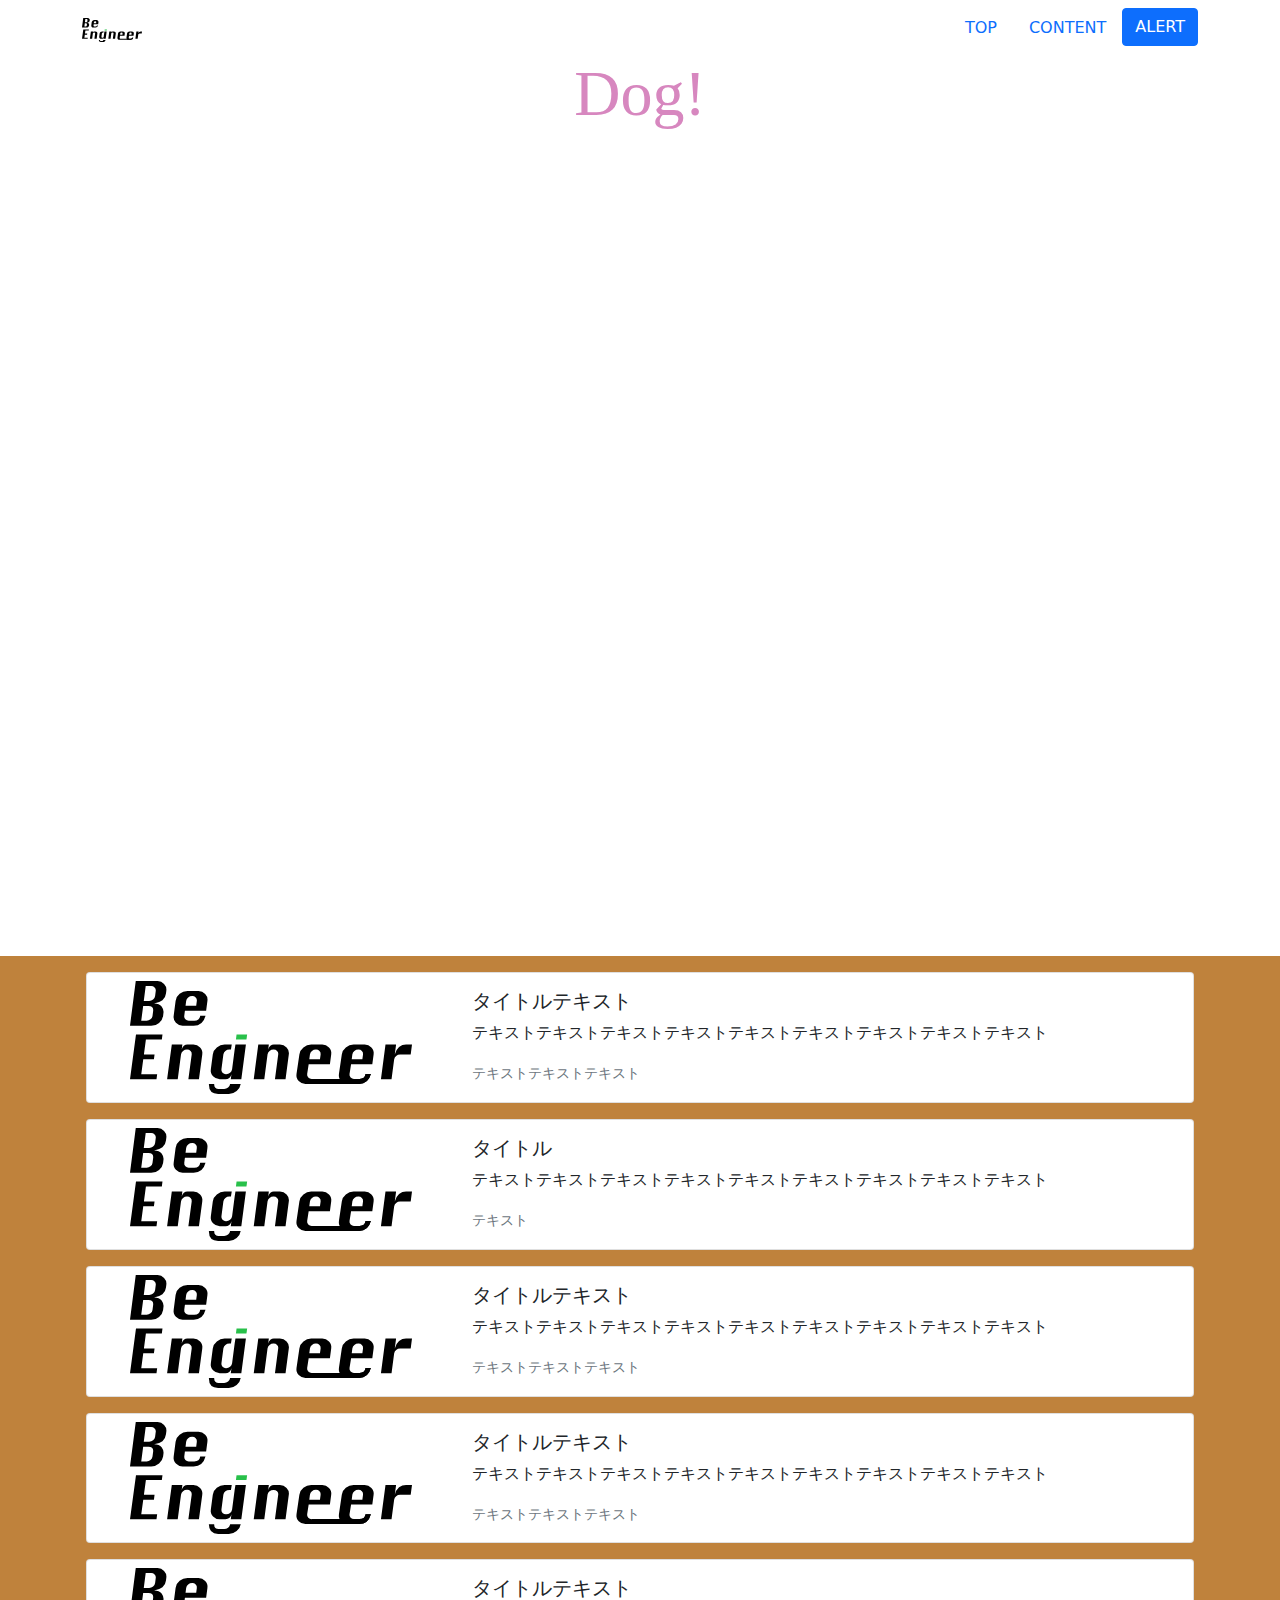
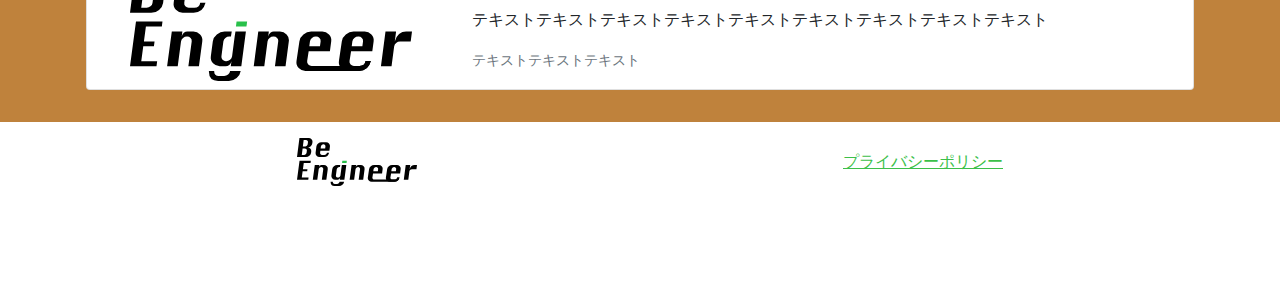
==== public/index.html @ bdf724e9 "0209renew" ====
<!DOCTYPE html>
<html lang="ja">
<head>
    <meta charset="UTF-8">
    <meta http-equiv="X-UA-Compatible" content="IE=edge">
    <meta name="viewport" content="width=device-width, initial-scale=1.0">
    <link rel="stylesheet" href="./libs/bootstrap.css">
    <link rel="stylesheet" href="./css/style.css">
    <link rel="stylesheet"href="https://unpkg.com/swiper@8/swiper-bundle.min.css"/>
    <title>BeEngineer 説明・体験会</title>
</head>
<body>
    <header>
        <div class="container">
            <nav class="navbar navbar-light">
                <a class="navbar-brand" href="#">
                <img class="logo" src="images/logo.svg" alt=""  height="24">
                </a>
                <ul class="nav justify-content-end">
                    <li class="nav-item">
                    <a class="nav-link" href="#TOP">TOP</a>
                    </li>
                    <li class="nav-item">
                    <a class="nav-link" href="#CONTENT">CONTENT</a>
                    </li>
                    <li class="nav-item">
                    <button id="alert-btn" type="button" class="btn btn-primary">ALERT</button>
                    </li>   
                </ul>
            </nav>
        </div>
    </header>
    <section class="top-section" id="TOP">
        <div class="top-content">
            <div class="container">
                <div class="row">
                    <div class="col-12">
                        <h1 id="title">Dog!
                        </h1>
                    </div>
                </div>
            </div>
        </div>
    </section>
    <section class="content-section" id="CONTENT">
        <div class="container">
            <div class="row">
                <div class="col-12 col-md-12 col-sm-12">
                    <div class="card mb-3">
                        <div class="row g-0">
                          <div class="col-md-4" style="display: flex; align-items:center; justify-content: center; padding:0.5rem;">
                            <img src="./images/logo.svg" alt="" width="80%">
                          </div>
                          <div class="col-md-8">
                            <div class="card-body">
                              <h5 class="card-title">タイトルテキスト</h5>
                              <p class="card-text">テキストテキストテキストテキストテキストテキストテキストテキストテキスト</p>
                              <p class="card-text"><small class="text-muted">テキストテキストテキスト</small></p>
                            </div>
                          </div>
                        </div>
                      </div>
                </div>
                <div class="col-12 col-md-12 col-sm-12">
                    <div class="card mb-3">
                        <div class="row g-0">
                          <div class="col-md-4" style="display: flex; align-items:center; justify-content: center; padding:0.5rem;">
                            <img src="./images/logo.svg" alt="" width="80%">
                          </div>
                          <div class="col-md-8">
                            <div class="card-body">
                              <h5 class="card-title">タイトル</h5>
                              <p class="card-text">テキストテキストテキストテキストテキストテキストテキストテキストテキスト</p>
                              <p class="card-text"><small class="text-muted">テキスト</small></p>
                            </div>
                          </div>
                        </div>
                      </div>
                </div>
                <div class="col-12 col-md-12 col-sm-12">
                    <div class="card mb-3">
                        <div class="row g-0">
                          <div class="col-md-4" style="display: flex; align-items:center; justify-content: center; padding:0.5rem;">
                            <img src="./images/logo.svg" alt="" width="80%">
                          </div>
                          <div class="col-md-8">
                            <div class="card-body">
                              <h5 class="card-title">タイトルテキスト</h5>
                              <p class="card-text">テキストテキストテキストテキストテキストテキストテキストテキストテキスト</p>
                              <p class="card-text"><small class="text-muted">テキストテキストテキスト</small></p>
                            </div>
                          </div>
                        </div>
                      </div>
                </div>
                <div class="col-12 col-md-12  col-sm-12">
                    <div class="card mb-3">
                        <div class="row g-0">
                          <div class="col-md-4" style="display: flex; align-items:center; justify-content: center; padding:0.5rem;">
                            <img src="./images/logo.svg" alt="" width="80%">
                          </div>
                          <div class="col-md-8">
                            <div class="card-body">
                              <h5 class="card-title">タイトルテキスト</h5>
                              <p class="card-text">テキストテキストテキストテキストテキストテキストテキストテキストテキスト</p>
                              <p class="card-text"><small class="text-muted">テキストテキストテキスト</small></p>
                            </div>
                          </div>
                        </div>
                      </div>
                </div>
                <div class="col-12 col-md-12 col-sm-12">
                    <div class="card mb-3">
                        <div class="row g-0">
                          <div class="col-md-4" style="display: flex; align-items:center; justify-content: center; padding:0.5rem;">
                            <img src="./images/logo.svg" alt="" width="80%">
                          </div>
                          <div class="col-md-8">
                            <div class="card-body">
                              <h5 class="card-title">タイトルテキスト</h5>
                              <p class="card-text">テキストテキストテキストテキストテキストテキストテキストテキストテキスト</p>
                              <p class="card-text"><small class="text-muted">テキストテキストテキスト</small></p>
                            </div>
                          </div>
                        </div>
                      </div>
                </div>
            </div>
        </div>
    </section>
    <footer class="my-footer">
        <div class="container">
            <div class="row footer-row">
                <div class="col-6" style="display: flex; align-items:center; justify-content: center;">
                    <div>
                        <a href="#">
                            <img src="./images/logo.svg" alt="" height="48">
                        </a>
                    </div>
                </div>
                <div class="col-6" style="display: flex; align-items:center; justify-content: center;">
                    <u><a class="privacy-policy-link">プライバシーポリシー</a></u>
                </div>
            </div>
        </div>
    </footer>
    <!-- <script src="https://unpkg.com/swiper@8/swiper-bundle.min.js"></script> -->
    <script src="./libs/bootstrap.js"></script>
    <script src="./js/main.js"></script>
</body>
</html>
---- public/css/style.css ----
.navbar{
    background-color:white;
}

.top-section { 
    height: 100vh;
    width: 100vw;
    background-image: url(https://www.ana.co.jp/www2/travelandlife/article/id001001/001855/images/main_pc.jpg);
    /* display: inline; */
    font-size: 4em;
    font-weight: bold;
    font-family: "游明朝体", "Yu Mincho", YuMincho, serif;
    color: rgb(215, 135, 191);
    text-align: center;
}
#title {
    font-size: 1em;
}
.content-section { 
    background-color: #bf823c;
}

.content-section .container { 
    padding: 1rem;
}

.my-footer{
    height: 20vh;
    background-color: white;
}

.my-footer .container { 
    padding: 1rem;
}

.footer-row{
    height: 100%;
}

.privacy-policy-link{
    color: #3cbf49;
}
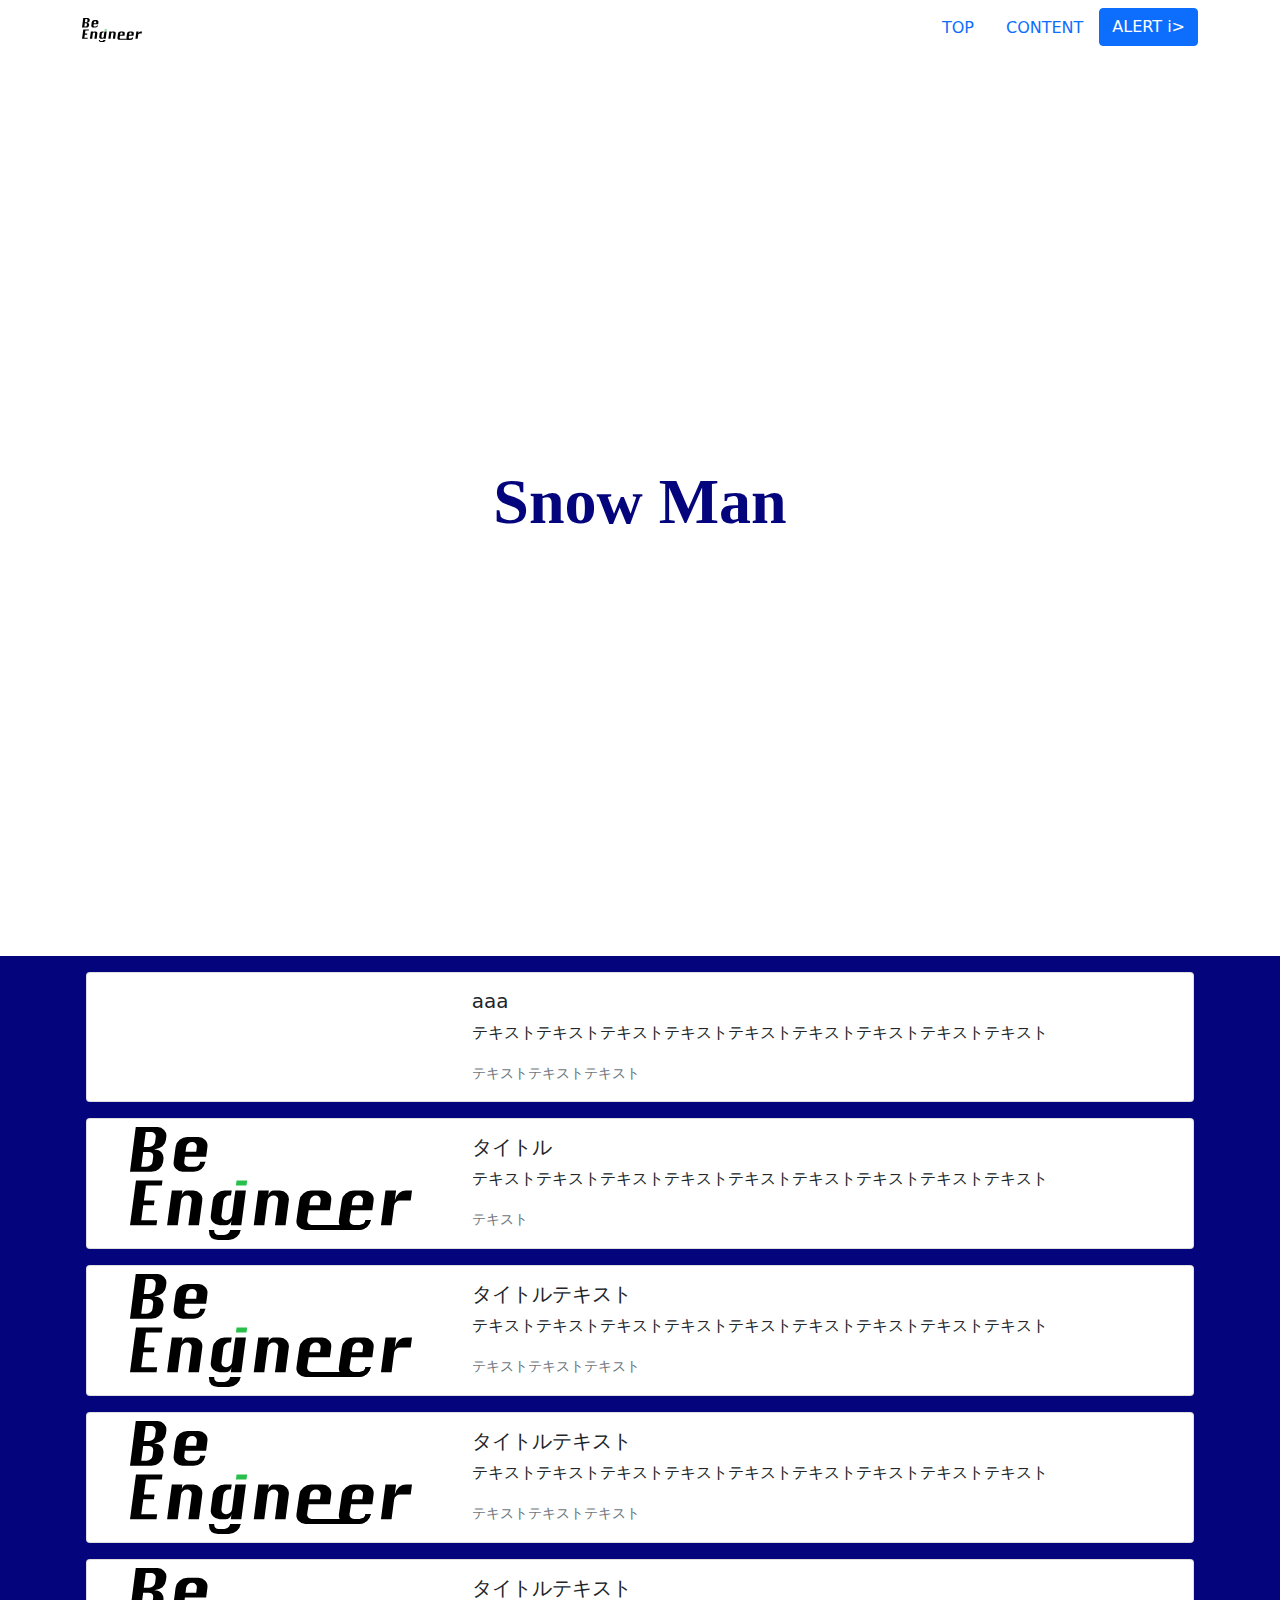
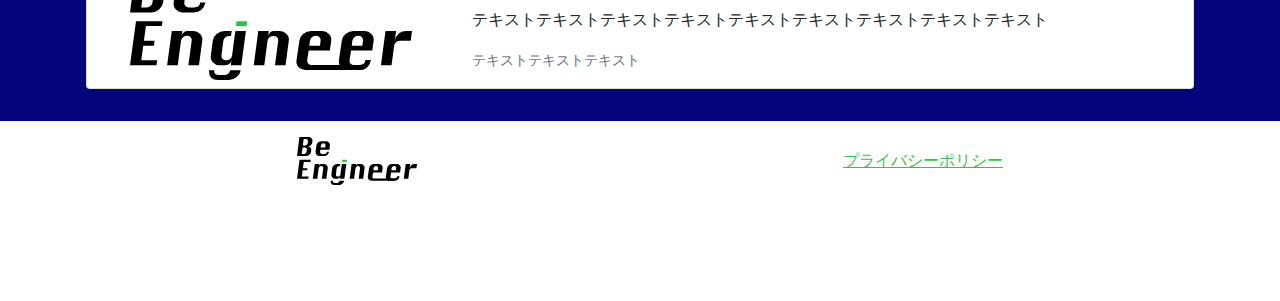
==== commit 980aa5e0: "0209renew" ====
--- a/public/index.html
+++ b/public/index.html
@@ -24,8 +24,8 @@
                     <a class="nav-link" href="#CONTENT">CONTENT</a>
                     </li>
                     <li class="nav-item">
-                    <button id="alert-btn" type="button" class="btn btn-primary">ALERT</button>
-                    </li>   
+                    <b</lutton id="alert-btn" type="button" class="btn btn-primary">ALERT</button>
+                    i>   
                 </ul>
             </nav>
         </div>
@@ -35,7 +35,7 @@
             <div class="container">
                 <div class="row">
                     <div class="col-12">
-                        <h1 id="title">Dog!
+                        <h1 id="title">Snow Man
                         </h1>
                     </div>
                 </div>
@@ -49,11 +49,11 @@
                     <div class="card mb-3">
                         <div class="row g-0">
                           <div class="col-md-4" style="display: flex; align-items:center; justify-content: center; padding:0.5rem;">
-                            <img src="./images/logo.svg" alt="" width="80%">
+                            <img src="https://pics.prcm.jp/2b0e78f44c986/85249851/jpeg/85249851_207x291.jpeg" alt="" width="80%">
                           </div>
                           <div class="col-md-8">
                             <div class="card-body">
-                              <h5 class="card-title">タイトルテキスト</h5>
+                              <h5 class="card-title">aaa</h5>
                               <p class="card-text">テキストテキストテキストテキストテキストテキストテキストテキストテキスト</p>
                               <p class="card-text"><small class="text-muted">テキストテキストテキスト</small></p>
                             </div>
--- a/public/css/style.css
+++ b/public/css/style.css
@@ -5,19 +5,30 @@
 .top-section { 
     height: 100vh;
     width: 100vw;
-    background-image: url(https://www.ana.co.jp/www2/travelandlife/article/id001001/001855/images/main_pc.jpg);
+    background-image: url(https://i.pinimg.com/originals/2b/88/ef/2b88ef2d0ce745303a67db010f0c369d.jpg);
+    background-size: cover;
+}
+
+
+.top-content{
+    display: flex;
+    height: 100%;
+    width: 100%;
+    justify-items: center;
+    align-items: center;
+}
+
+.top-content h1 {
     /* display: inline; */
     font-size: 4em;
     font-weight: bold;
-    font-family: "游明朝体", "Yu Mincho", YuMincho, serif;
-    color: rgb(215, 135, 191);
+    font-family: "MS Pゴシック体", "Yu Mincho", YuMincho, serif;
+    color: rgb(4, 4, 125);
     text-align: center;
 }
-#title {
-    font-size: 1em;
-}
+
 .content-section { 
-    background-color: #bf823c;
+    background-color: rgb(4, 4, 125);
 }
 
 .content-section .container { 
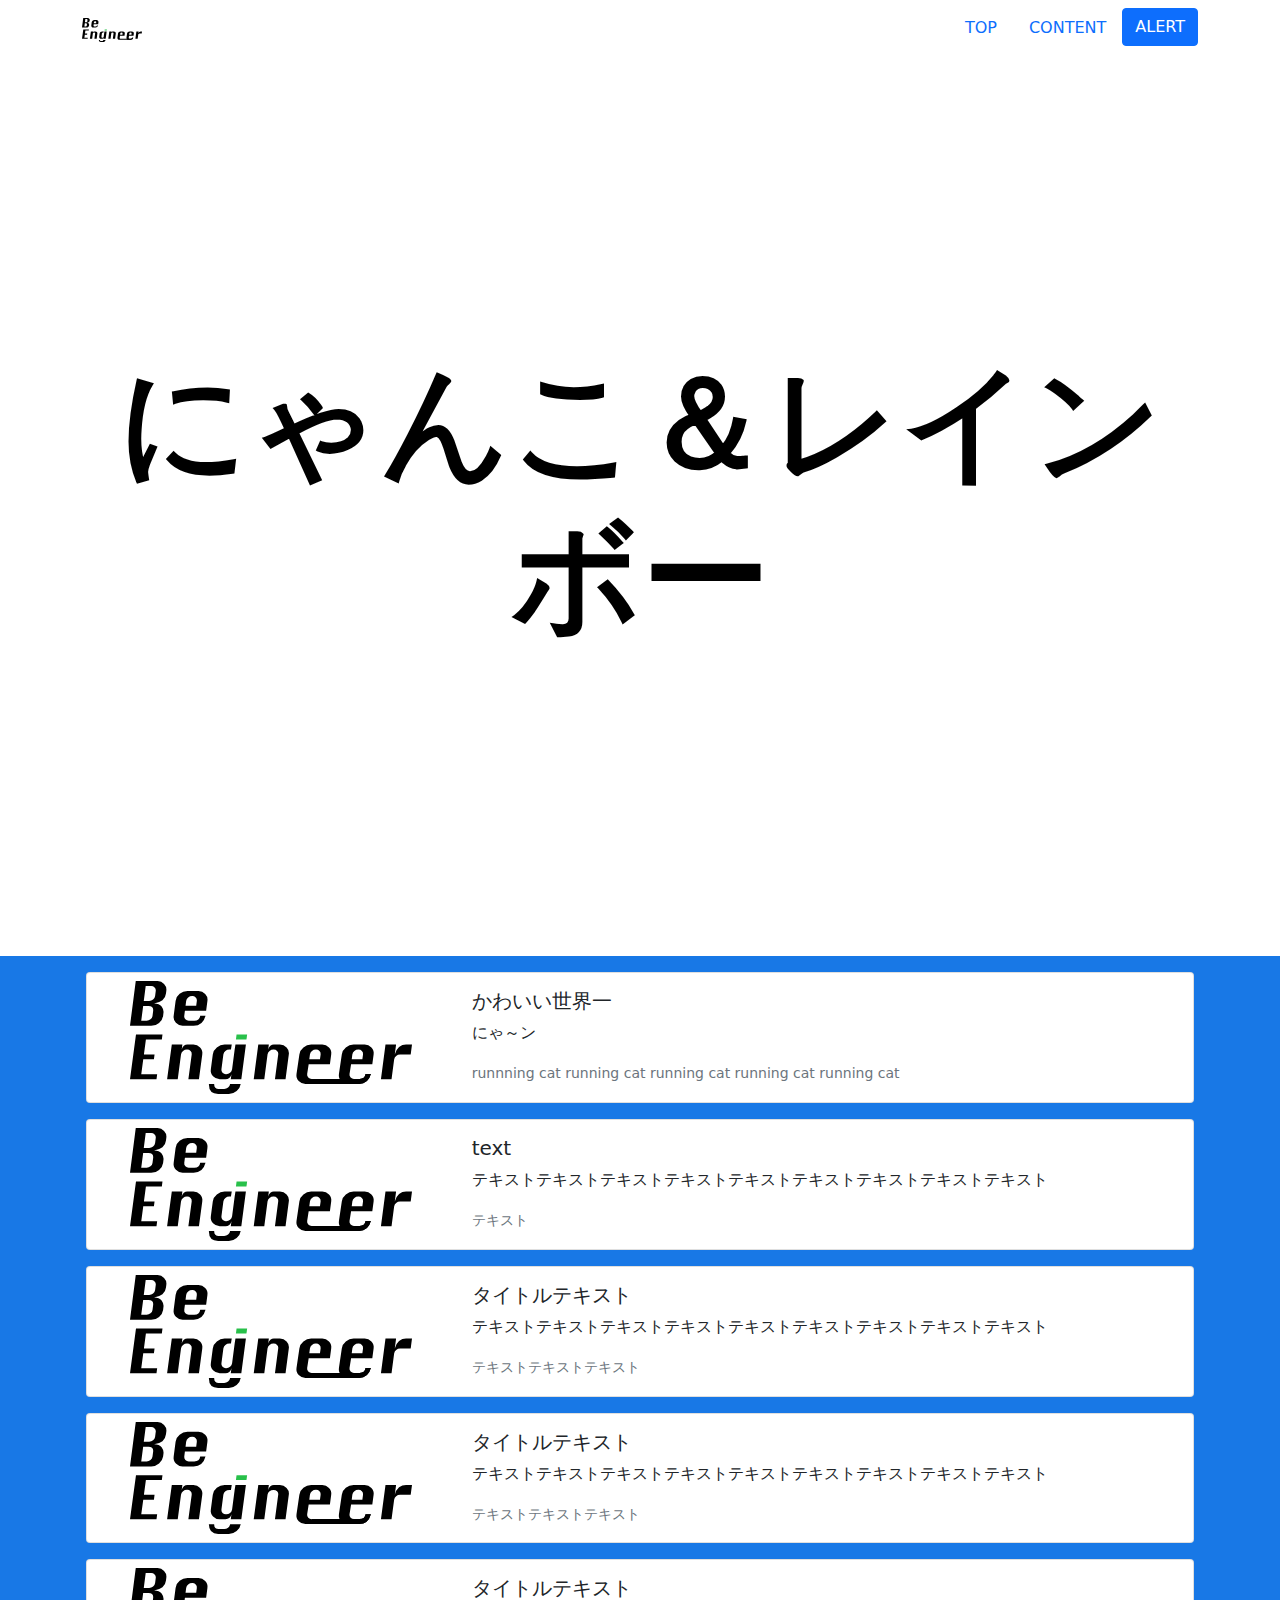
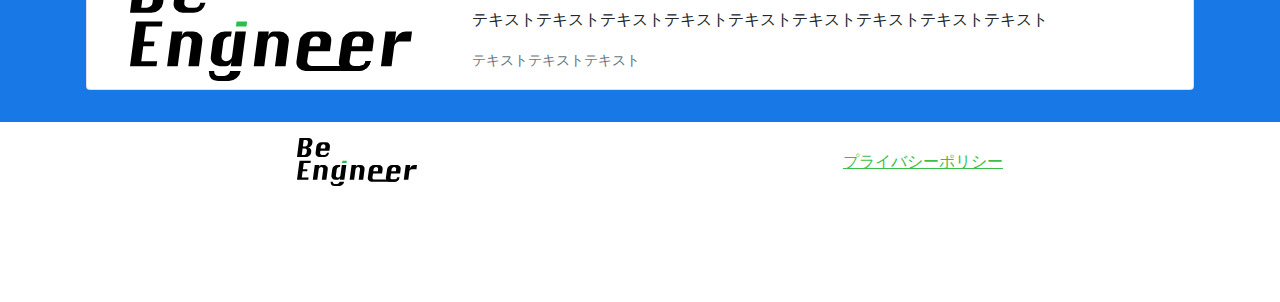
==== commit aa3a85ca: "0209renew" ====
--- a/public/index.html
+++ b/public/index.html
@@ -24,8 +24,8 @@
                     <a class="nav-link" href="#CONTENT">CONTENT</a>
                     </li>
                     <li class="nav-item">
-                    <b</lutton id="alert-btn" type="button" class="btn btn-primary">ALERT</button>
-                    i>   
+                    <button id="alert-btn" type="button" class="btn btn-primary">ALERT</button>
+                    </li>   
                 </ul>
             </nav>
         </div>
@@ -35,8 +35,7 @@
             <div class="container">
                 <div class="row">
                     <div class="col-12">
-                        <h1 id="title">Snow Man
-                        </h1>
+                        <h1 id="title">にゃんこ＆レインボー</div></h1>
                     </div>
                 </div>
             </div>
@@ -49,13 +48,13 @@
                     <div class="card mb-3">
                         <div class="row g-0">
                           <div class="col-md-4" style="display: flex; align-items:center; justify-content: center; padding:0.5rem;">
-                            <img src="https://pics.prcm.jp/2b0e78f44c986/85249851/jpeg/85249851_207x291.jpeg" alt="" width="80%">
+                            <img src="./images/logo.svg" alt="" width="80%">
                           </div>
                           <div class="col-md-8">
                             <div class="card-body">
-                              <h5 class="card-title">aaa</h5>
-                              <p class="card-text">テキストテキストテキストテキストテキストテキストテキストテキストテキスト</p>
-                              <p class="card-text"><small class="text-muted">テキストテキストテキスト</small></p>
+                              <h5 class="card-title">かわいい世界一</h5>
+                              <p class="card-text">にゃ～ン</p>
+                              <p class="card-text"><small class="text-muted">runnning cat running cat running cat running cat running cat</small></p>
                             </div>
                           </div>
                         </div>
@@ -69,7 +68,7 @@
                           </div>
                           <div class="col-md-8">
                             <div class="card-body">
-                              <h5 class="card-title">タイトル</h5>
+                              <h5 class="card-title">text</h5>
                               <p class="card-text">テキストテキストテキストテキストテキストテキストテキストテキストテキスト</p>
                               <p class="card-text"><small class="text-muted">テキスト</small></p>
                             </div>
--- a/public/css/style.css
+++ b/public/css/style.css
@@ -5,7 +5,8 @@
 .top-section { 
     height: 100vh;
     width: 100vw;
-    background-image: url(https://i.pinimg.com/originals/2b/88/ef/2b88ef2d0ce745303a67db010f0c369d.jpg);
+    /*background-image: url(https://www.pokemon.co.jp/PostImages/1b1bcb9307fde276e106905204db1d268c905b87.jpg);*/
+    background-image: url(https://openseauserdata.com/files/3805e2bdebd454303a75db6afbb8f057.gif);
     background-size: cover;
 }
 
@@ -20,15 +21,15 @@
 
 .top-content h1 {
     /* display: inline; */
-    font-size: 4em;
+    font-size: 8em;
     font-weight: bold;
-    font-family: "MS Pゴシック体", "Yu Mincho", YuMincho, serif;
-    color: rgb(4, 4, 125);
+    font-family: "游明朝体", "Yu Mincho", YuMincho, serif;
+    color: rgb(0, 0, 0);
     text-align: center;
 }
 
 .content-section { 
-    background-color: rgb(4, 4, 125);
+    background-color: #1878e6;
 }
 
 .content-section .container { 
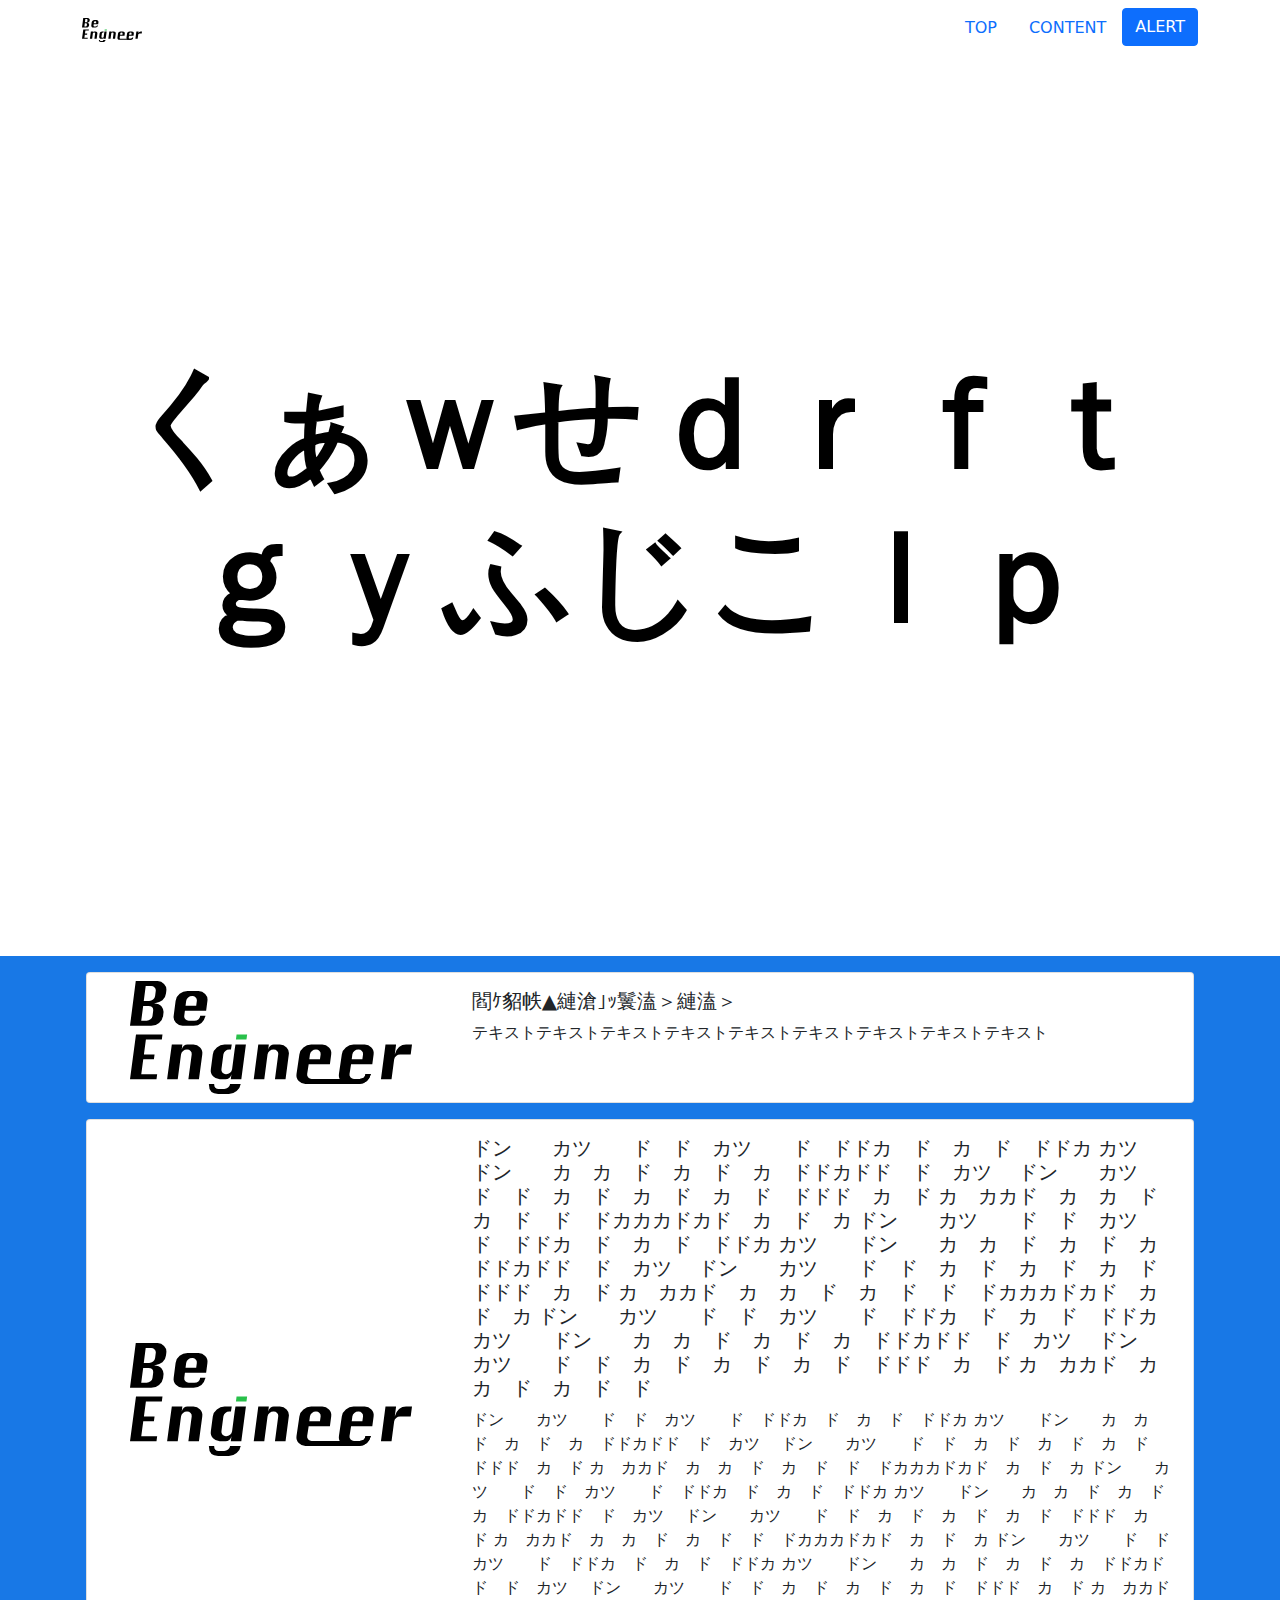
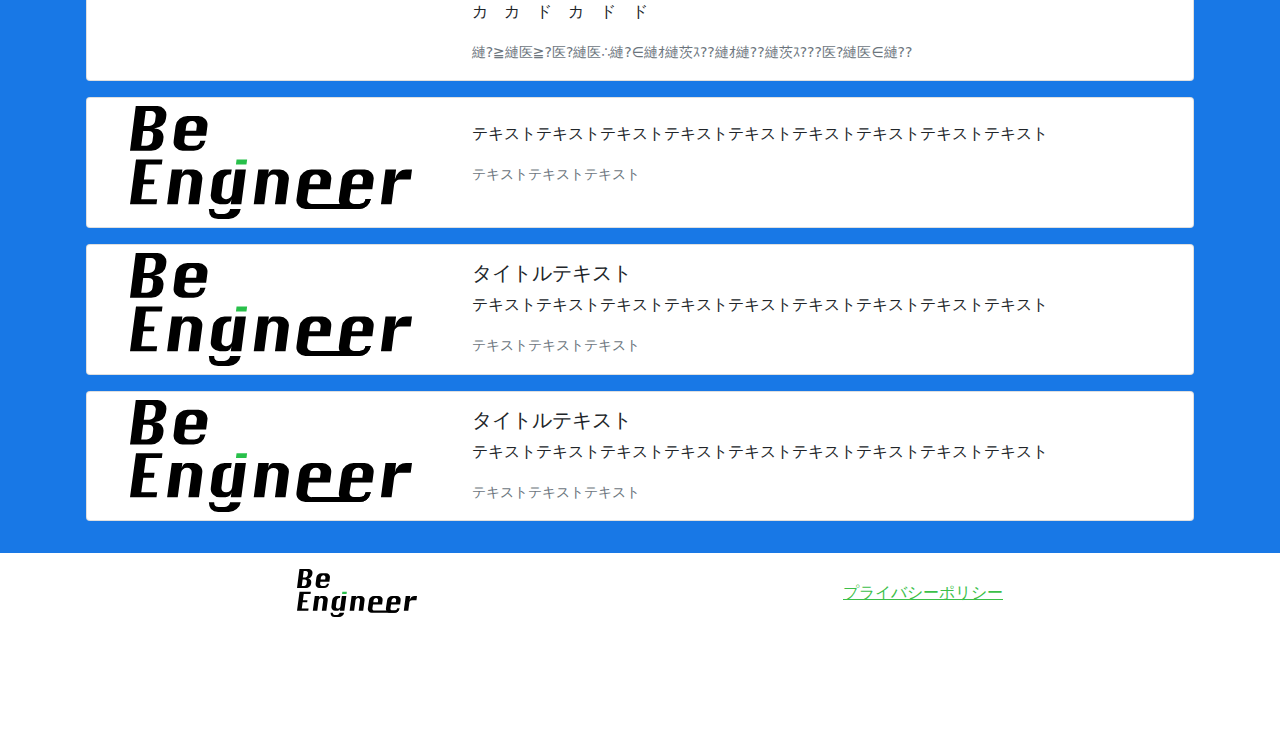
==== commit 8f9cca1d: "0209renew" ====
--- a/public/index.html
+++ b/public/index.html
@@ -35,7 +35,10 @@
             <div class="container">
                 <div class="row">
                     <div class="col-12">
-                        <h1 id="title">にゃんこ＆レインボー</div></h1>
+                        <h1 id="title">くぁｗせｄｒｆｔｇｙふじこｌｐ
+                      
+        
+                        </h1>
                     </div>
                 </div>
             </div>
@@ -52,9 +55,10 @@
                           </div>
                           <div class="col-md-8">
                             <div class="card-body">
-                              <h5 class="card-title">かわいい世界一</h5>
-                              <p class="card-text">にゃ～ン</p>
-                              <p class="card-text"><small class="text-muted">runnning cat running cat running cat running cat running cat</small></p>
+                              <h5 class="card-title">閻ｹ貂帙▲縺滄｣ｯ鬟溘＞縺溘＞
+                              </h5>
+                              <p class="card-text">テキストテキストテキストテキストテキストテキストテキストテキストテキスト</p>
+                              <p class="card-text"><small class="text-muted"></small></p>
                             </div>
                           </div>
                         </div>
@@ -68,9 +72,54 @@
                           </div>
                           <div class="col-md-8">
                             <div class="card-body">
-                              <h5 class="card-title">text</h5>
-                              <p class="card-text">テキストテキストテキストテキストテキストテキストテキストテキストテキスト</p>
-                              <p class="card-text"><small class="text-muted">テキスト</small></p>
+                              <h5 class="card-title">ドン　　カツ　　ド　ド　カツ　　ド　ドドカ　ド　カ　ド　ドドカ
+
+                                カツ　　ドン　　カ　カ　ド　カ　ド　カ　ドドカドド　ド　カツ　
+                                
+                                ドン　　カツ　　ド　ド　カ　ド　カ　ド　カ　ド　ドドド　カ　ド
+                                
+                                カ　カカド　カ　カ　ド　カ　ド　ド　ドカカカドカド　カ　ド　カ
+                                
+                                ドン　　カツ　　ド　ド　カツ　　ド　ドドカ　ド　カ　ド　ドドカ
+                                
+                                カツ　　ドン　　カ　カ　ド　カ　ド　カ　ドドカドド　ド　カツ　
+                                
+                                ドン　　カツ　　ド　ド　カ　ド　カ　ド　カ　ド　ドドド　カ　ド
+                                
+                                カ　カカド　カ　カ　ド　カ　ド　ド　ドカカカドカド　カ　ド　カ
+                                
+                                ドン　　カツ　　ド　ド　カツ　　ド　ドドカ　ド　カ　ド　ドドカ
+                                
+                                カツ　　ドン　　カ　カ　ド　カ　ド　カ　ドドカドド　ド　カツ　
+                                
+                                ドン　　カツ　　ド　ド　カ　ド　カ　ド　カ　ド　ドドド　カ　ド
+                                
+                                カ　カカド　カ　カ　ド　カ　ド　ド　</h5>
+                              <p class="card-text">ドン　　カツ　　ド　ド　カツ　　ド　ドドカ　ド　カ　ド　ドドカ
+
+                                カツ　　ドン　　カ　カ　ド　カ　ド　カ　ドドカドド　ド　カツ　
+                                
+                                ドン　　カツ　　ド　ド　カ　ド　カ　ド　カ　ド　ドドド　カ　ド
+                                
+                                カ　カカド　カ　カ　ド　カ　ド　ド　ドカカカドカド　カ　ド　カ
+                                
+                                ドン　　カツ　　ド　ド　カツ　　ド　ドドカ　ド　カ　ド　ドドカ
+                                
+                                カツ　　ドン　　カ　カ　ド　カ　ド　カ　ドドカドド　ド　カツ　
+                                
+                                ドン　　カツ　　ド　ド　カ　ド　カ　ド　カ　ド　ドドド　カ　ド
+                                
+                                カ　カカド　カ　カ　ド　カ　ド　ド　ドカカカドカド　カ　ド　カ
+                                
+                                ドン　　カツ　　ド　ド　カツ　　ド　ドドカ　ド　カ　ド　ドドカ
+                                
+                                カツ　　ドン　　カ　カ　ド　カ　ド　カ　ドドカドド　ド　カツ　
+                                
+                                ドン　　カツ　　ド　ド　カ　ド　カ　ド　カ　ド　ドドド　カ　ド
+                                
+                                カ　カカド　カ　カ　ド　カ　ド　ド　
+                              </p>
+                              <p class="card-text"><small class="text-muted">縺?≧縺医≧?医?縺医∴縺?∈縺ｵ縺茨ｽ??縺ｵ縺??縺茨ｽ???医?縺医∈縺??</small></p>
                             </div>
                           </div>
                         </div>
@@ -84,7 +133,7 @@
                           </div>
                           <div class="col-md-8">
                             <div class="card-body">
-                              <h5 class="card-title">タイトルテキスト</h5>
+                              <h5 class="card-title"></h5>
                               <p class="card-text">テキストテキストテキストテキストテキストテキストテキストテキストテキスト</p>
                               <p class="card-text"><small class="text-muted">テキストテキストテキスト</small></p>
                             </div>
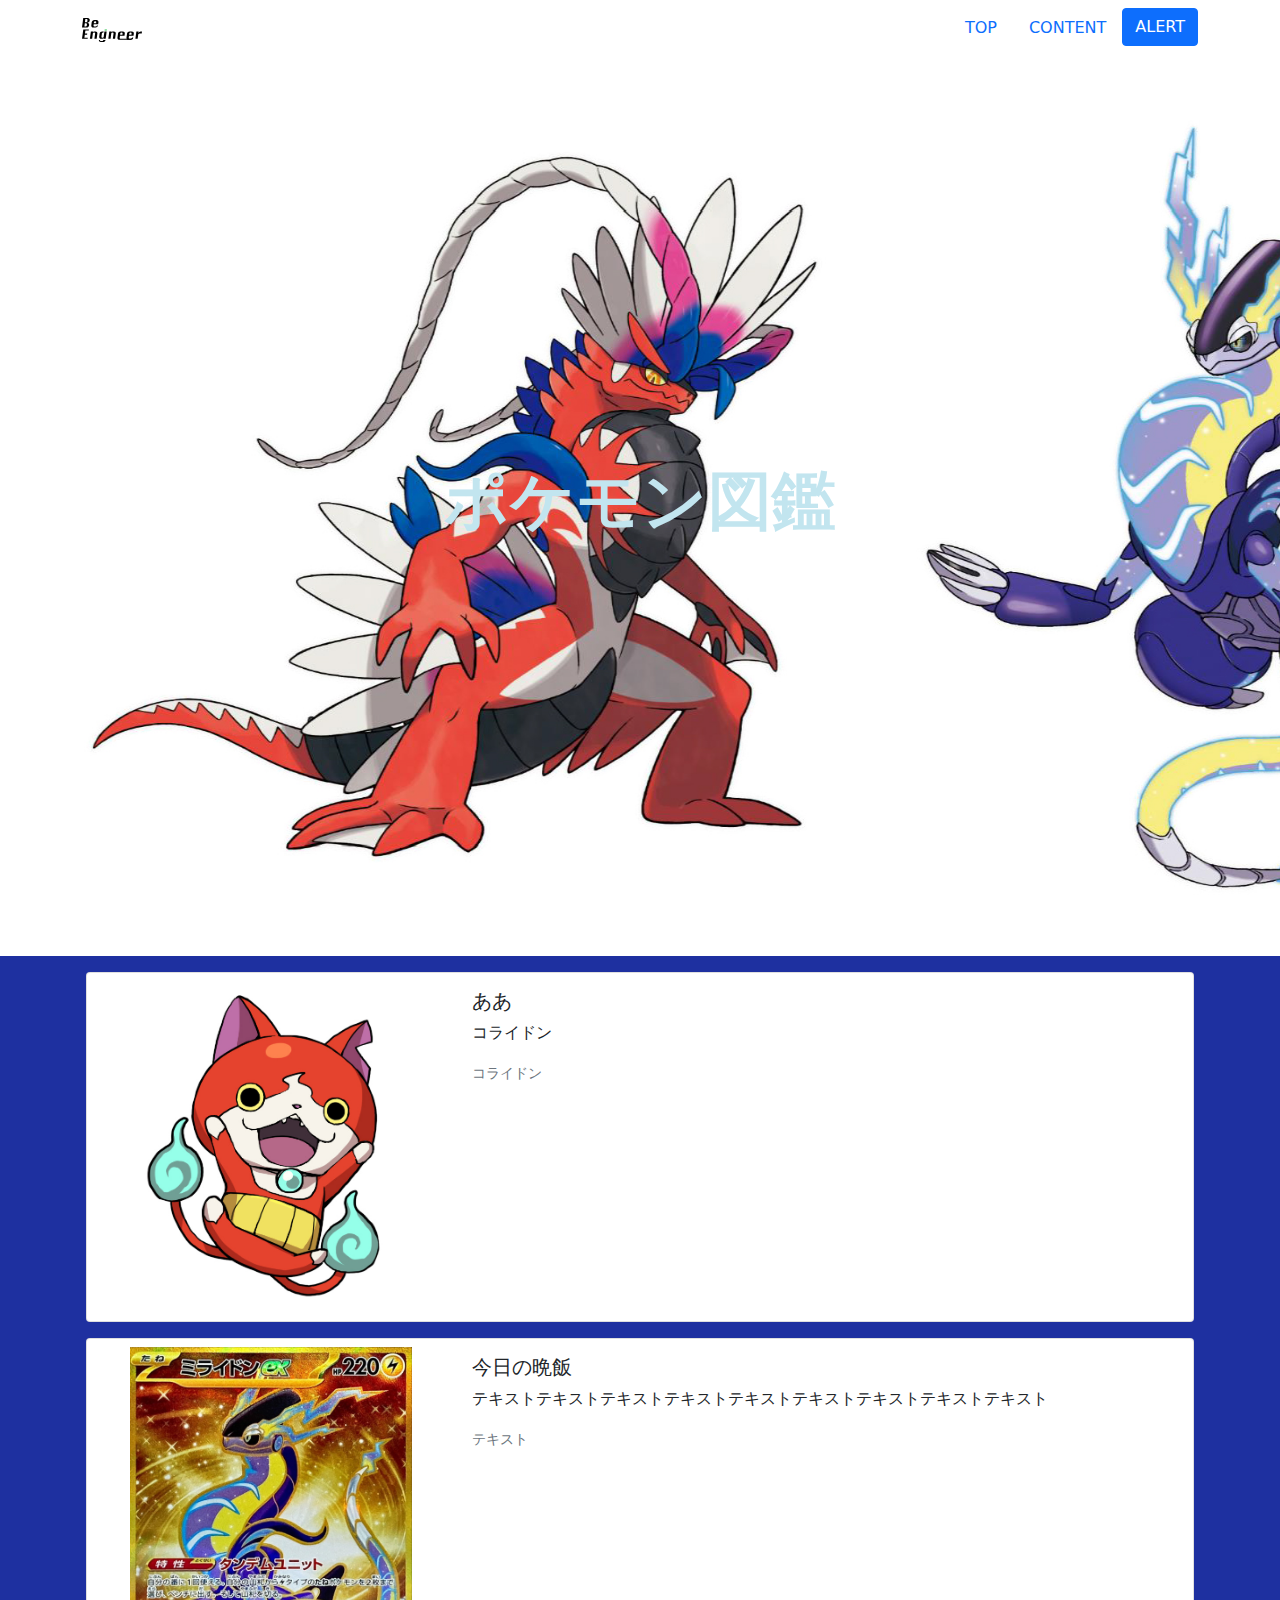
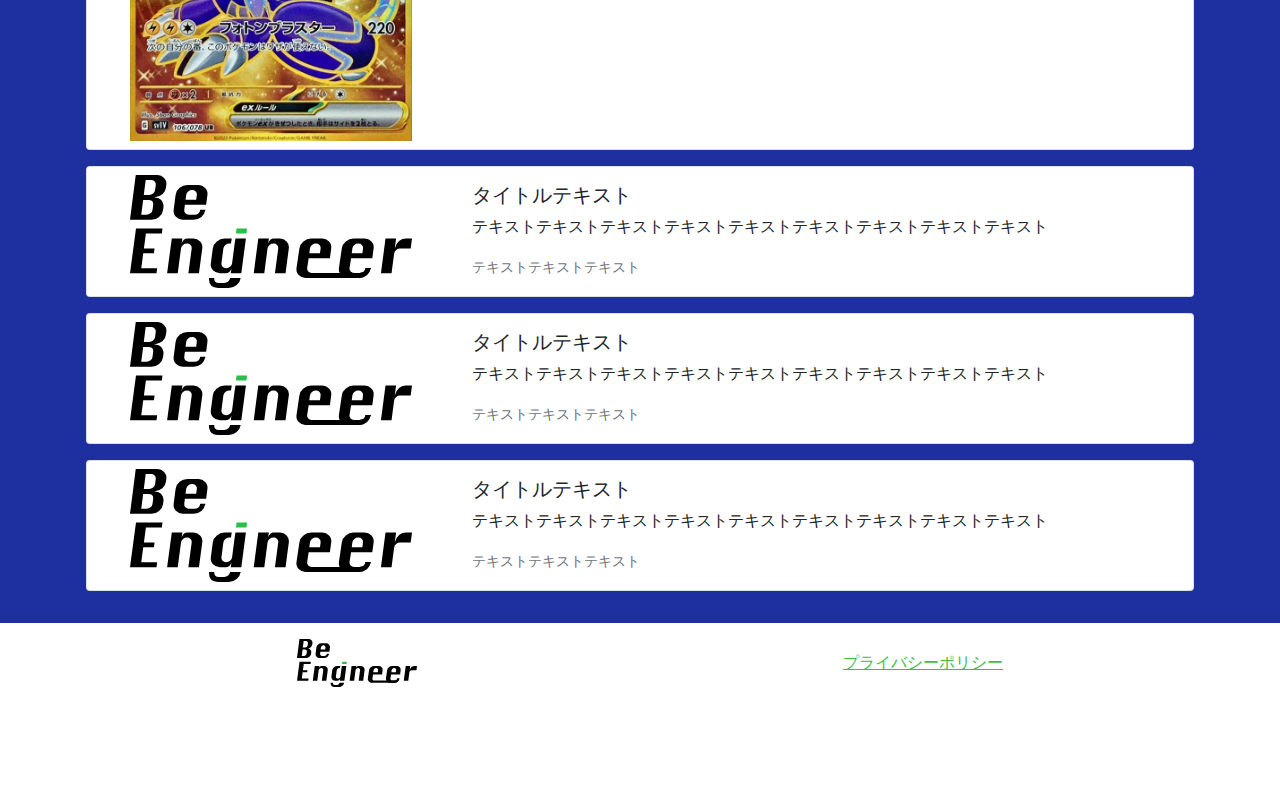
==== commit cdbf74d1: "0209renew" ====
--- a/public/index.html
+++ b/public/index.html
@@ -35,9 +35,8 @@
             <div class="container">
                 <div class="row">
                     <div class="col-12">
-                        <h1 id="title">くぁｗせｄｒｆｔｇｙふじこｌｐ
-                      
-        
+                        <h1 id="title">
+                          ポケモン図鑑
                         </h1>
                     </div>
                 </div>
@@ -51,14 +50,29 @@
                     <div class="card mb-3">
                         <div class="row g-0">
                           <div class="col-md-4" style="display: flex; align-items:center; justify-content: center; padding:0.5rem;">
-                            <img src="./images/logo.svg" alt="" width="80%">
+                            <img src="./images/ジバニャン.jpeg" alt="" width="80%">
                           </div>
                           <div class="col-md-8">
                             <div class="card-body">
-                              <h5 class="card-title">閻ｹ貂帙▲縺滄｣ｯ鬟溘＞縺溘＞
-                              </h5>
+                              <h5 class="card-title">ああ</h5>
+                              <p class="card-text">コライドン</p>
+                              <p class="card-text"><small class="text-muted">コライドン</small></p>
+                            </div>
+                          </div>
+                        </div>
+                      </div>
+                </div>
+                <div class="col-12 col-md-12 col-sm-12">
+                    <div class="card mb-3">
+                        <div class="row g-0">
+                          <div class="col-md-4" style="display: flex; align-items:center; justify-content: center; padding:0.5rem;">
+                            <img src="./images/ポケモンカード.jpeg" alt="" width="80%">
+                          </div>
+                          <div class="col-md-8">
+                            <div class="card-body">
+                              <h5 class="card-title">今日の晩飯</h5>
                               <p class="card-text">テキストテキストテキストテキストテキストテキストテキストテキストテキスト</p>
-                              <p class="card-text"><small class="text-muted"></small></p>
+                              <p class="card-text"><small class="text-muted">テキスト</small></p>
                             </div>
                           </div>
                         </div>
@@ -72,68 +86,7 @@
                           </div>
                           <div class="col-md-8">
                             <div class="card-body">
-                              <h5 class="card-title">ドン　　カツ　　ド　ド　カツ　　ド　ドドカ　ド　カ　ド　ドドカ
-
-                                カツ　　ドン　　カ　カ　ド　カ　ド　カ　ドドカドド　ド　カツ　
-                                
-                                ドン　　カツ　　ド　ド　カ　ド　カ　ド　カ　ド　ドドド　カ　ド
-                                
-                                カ　カカド　カ　カ　ド　カ　ド　ド　ドカカカドカド　カ　ド　カ
-                                
-                                ドン　　カツ　　ド　ド　カツ　　ド　ドドカ　ド　カ　ド　ドドカ
-                                
-                                カツ　　ドン　　カ　カ　ド　カ　ド　カ　ドドカドド　ド　カツ　
-                                
-                                ドン　　カツ　　ド　ド　カ　ド　カ　ド　カ　ド　ドドド　カ　ド
-                                
-                                カ　カカド　カ　カ　ド　カ　ド　ド　ドカカカドカド　カ　ド　カ
-                                
-                                ドン　　カツ　　ド　ド　カツ　　ド　ドドカ　ド　カ　ド　ドドカ
-                                
-                                カツ　　ドン　　カ　カ　ド　カ　ド　カ　ドドカドド　ド　カツ　
-                                
-                                ドン　　カツ　　ド　ド　カ　ド　カ　ド　カ　ド　ドドド　カ　ド
-                                
-                                カ　カカド　カ　カ　ド　カ　ド　ド　</h5>
-                              <p class="card-text">ドン　　カツ　　ド　ド　カツ　　ド　ドドカ　ド　カ　ド　ドドカ
-
-                                カツ　　ドン　　カ　カ　ド　カ　ド　カ　ドドカドド　ド　カツ　
-                                
-                                ドン　　カツ　　ド　ド　カ　ド　カ　ド　カ　ド　ドドド　カ　ド
-                                
-                                カ　カカド　カ　カ　ド　カ　ド　ド　ドカカカドカド　カ　ド　カ
-                                
-                                ドン　　カツ　　ド　ド　カツ　　ド　ドドカ　ド　カ　ド　ドドカ
-                                
-                                カツ　　ドン　　カ　カ　ド　カ　ド　カ　ドドカドド　ド　カツ　
-                                
-                                ドン　　カツ　　ド　ド　カ　ド　カ　ド　カ　ド　ドドド　カ　ド
-                                
-                                カ　カカド　カ　カ　ド　カ　ド　ド　ドカカカドカド　カ　ド　カ
-                                
-                                ドン　　カツ　　ド　ド　カツ　　ド　ドドカ　ド　カ　ド　ドドカ
-                                
-                                カツ　　ドン　　カ　カ　ド　カ　ド　カ　ドドカドド　ド　カツ　
-                                
-                                ドン　　カツ　　ド　ド　カ　ド　カ　ド　カ　ド　ドドド　カ　ド
-                                
-                                カ　カカド　カ　カ　ド　カ　ド　ド　
-                              </p>
-                              <p class="card-text"><small class="text-muted">縺?≧縺医≧?医?縺医∴縺?∈縺ｵ縺茨ｽ??縺ｵ縺??縺茨ｽ???医?縺医∈縺??</small></p>
-                            </div>
-                          </div>
-                        </div>
-                      </div>
-                </div>
-                <div class="col-12 col-md-12 col-sm-12">
-                    <div class="card mb-3">
-                        <div class="row g-0">
-                          <div class="col-md-4" style="display: flex; align-items:center; justify-content: center; padding:0.5rem;">
-                            <img src="./images/logo.svg" alt="" width="80%">
-                          </div>
-                          <div class="col-md-8">
-                            <div class="card-body">
-                              <h5 class="card-title"></h5>
+                              <h5 class="card-title">タイトルテキスト</h5>
                               <p class="card-text">テキストテキストテキストテキストテキストテキストテキストテキストテキスト</p>
                               <p class="card-text"><small class="text-muted">テキストテキストテキスト</small></p>
                             </div>
--- a/public/css/style.css
+++ b/public/css/style.css
@@ -5,8 +5,7 @@
 .top-section { 
     height: 100vh;
     width: 100vw;
-    /*background-image: url(https://www.pokemon.co.jp/PostImages/1b1bcb9307fde276e106905204db1d268c905b87.jpg);*/
-    background-image: url(https://openseauserdata.com/files/3805e2bdebd454303a75db6afbb8f057.gif);
+    background-image: url(../images/Pokémon.jpeg);
     background-size: cover;
 }
 
@@ -21,15 +20,15 @@
 
 .top-content h1 {
     /* display: inline; */
-    font-size: 8em;
+    font-size: 4em;
     font-weight: bold;
     font-family: "游明朝体", "Yu Mincho", YuMincho, serif;
-    color: rgb(0, 0, 0);
+    color: #c2e5ef;
     text-align: center;
 }
 
 .content-section { 
-    background-color: #1878e6;
+    background-color: #1e30a0;
 }
 
 .content-section .container { 
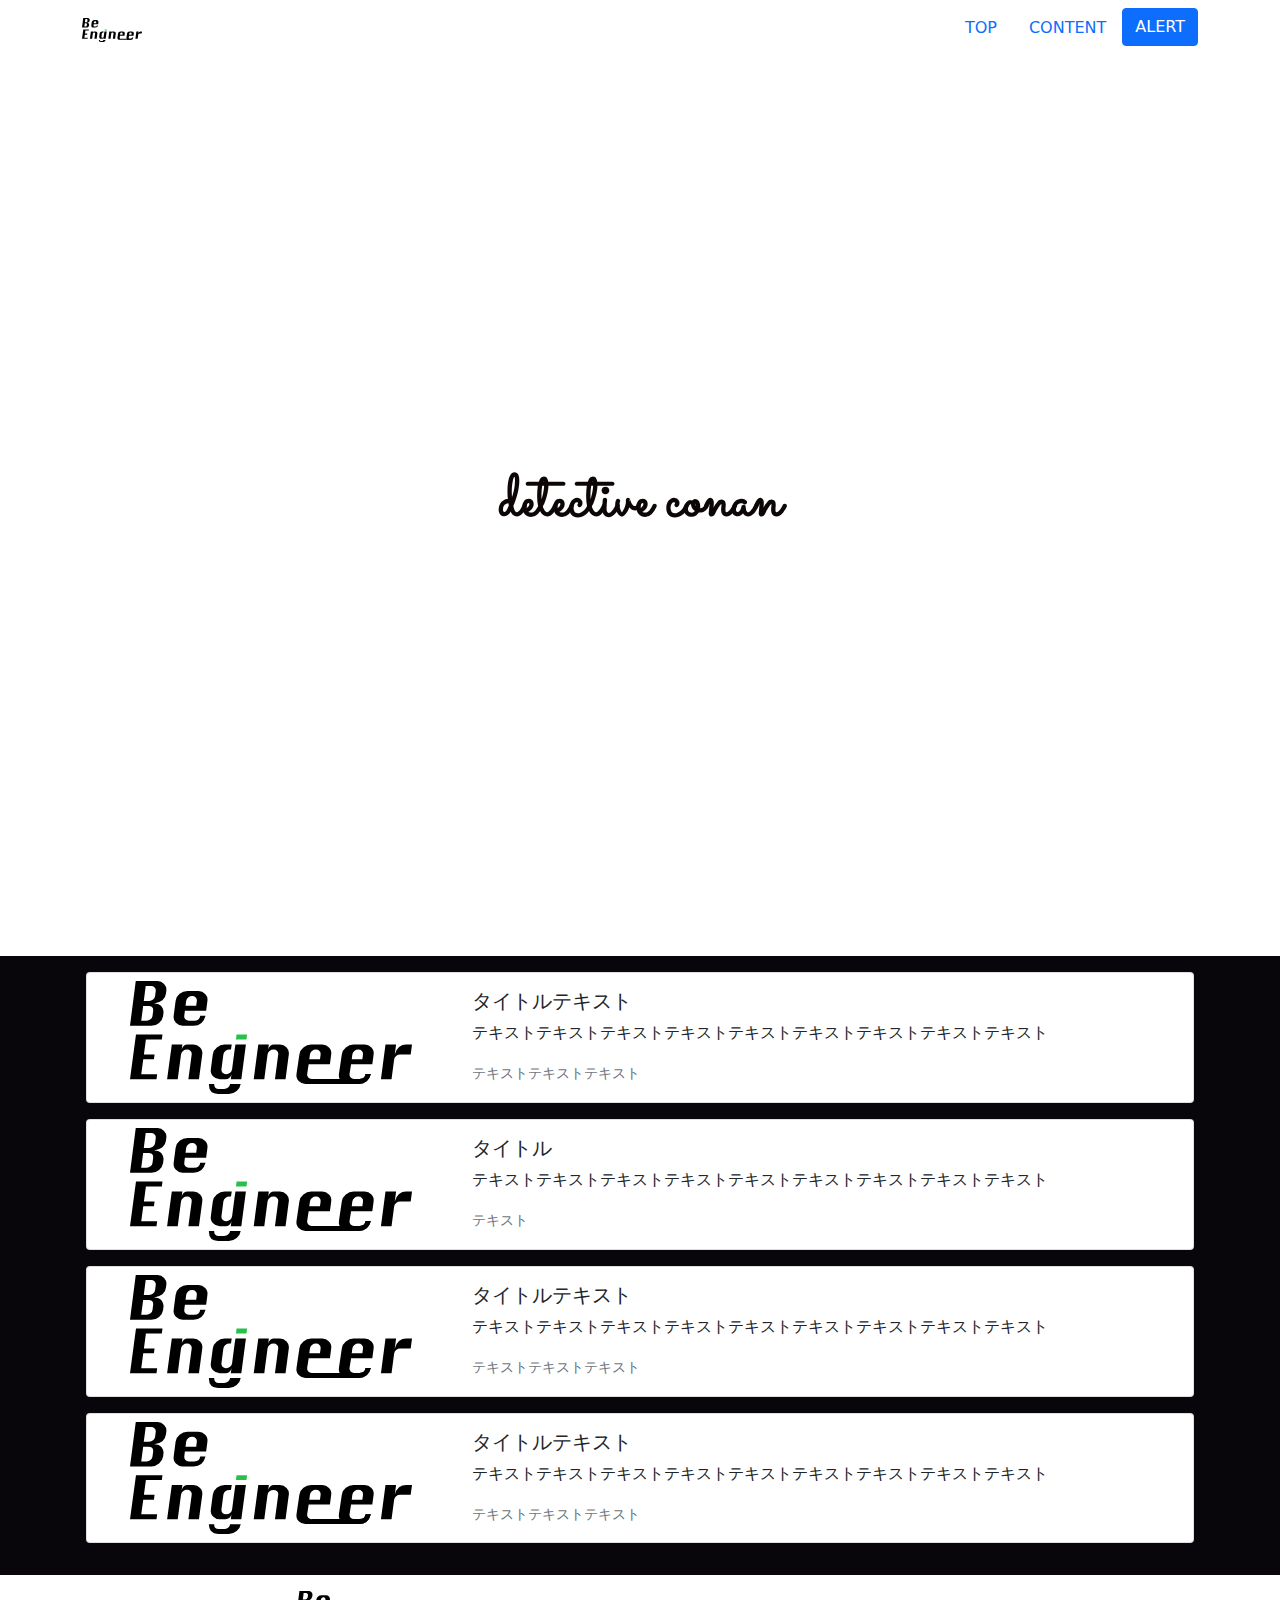
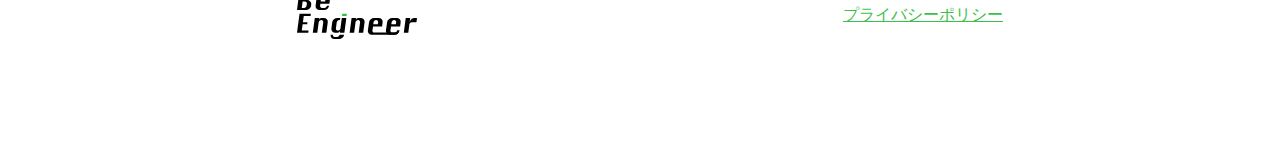
==== commit f2c6a1cb: "0209renew" ====
--- a/public/index.html
+++ b/public/index.html
@@ -35,8 +35,7 @@
             <div class="container">
                 <div class="row">
                     <div class="col-12">
-                        <h1 id="title">
-                          ポケモン図鑑
+                        <h1 id="title">detective conan
                         </h1>
                     </div>
                 </div>
@@ -50,13 +49,13 @@
                     <div class="card mb-3">
                         <div class="row g-0">
                           <div class="col-md-4" style="display: flex; align-items:center; justify-content: center; padding:0.5rem;">
-                            <img src="./images/ジバニャン.jpeg" alt="" width="80%">
+                            <img src="./images/logo.svg" alt="" width="80%">
                           </div>
                           <div class="col-md-8">
                             <div class="card-body">
-                              <h5 class="card-title">ああ</h5>
-                              <p class="card-text">コライドン</p>
-                              <p class="card-text"><small class="text-muted">コライドン</small></p>
+                              <h5 class="card-title">タイトルテキスト</h5>
+                              <p class="card-text">テキストテキストテキストテキストテキストテキストテキストテキストテキスト</p>
+                              <p class="card-text"><small class="text-muted">テキストテキストテキスト</small></p>
                             </div>
                           </div>
                         </div>
@@ -66,11 +65,11 @@
                     <div class="card mb-3">
                         <div class="row g-0">
                           <div class="col-md-4" style="display: flex; align-items:center; justify-content: center; padding:0.5rem;">
-                            <img src="./images/ポケモンカード.jpeg" alt="" width="80%">
+                            <img src="./images/logo.svg" alt="" width="80%">
                           </div>
                           <div class="col-md-8">
                             <div class="card-body">
-                              <h5 class="card-title">今日の晩飯</h5>
+                              <h5 class="card-title">タイトル</h5>
                               <p class="card-text">テキストテキストテキストテキストテキストテキストテキストテキストテキスト</p>
                               <p class="card-text"><small class="text-muted">テキスト</small></p>
                             </div>
@@ -110,23 +109,7 @@
                         </div>
                       </div>
                 </div>
-                <div class="col-12 col-md-12 col-sm-12">
-                    <div class="card mb-3">
-                        <div class="row g-0">
-                          <div class="col-md-4" style="display: flex; align-items:center; justify-content: center; padding:0.5rem;">
-                            <img src="./images/logo.svg" alt="" width="80%">
-                          </div>
-                          <div class="col-md-8">
-                            <div class="card-body">
-                              <h5 class="card-title">タイトルテキスト</h5>
-                              <p class="card-text">テキストテキストテキストテキストテキストテキストテキストテキストテキスト</p>
-                              <p class="card-text"><small class="text-muted">テキストテキストテキスト</small></p>
-                            </div>
-                          </div>
-                        </div>
-                      </div>
-                </div>
-            </div>
+
         </div>
     </section>
     <footer class="my-footer">
--- a/public/css/style.css
+++ b/public/css/style.css
@@ -1,3 +1,5 @@
+@import url('https://fonts.googleapis.com/css2?family=Sacramento&display=swap');
+
 .navbar{
     background-color:white;
 }
@@ -5,10 +7,9 @@
 .top-section { 
     height: 100vh;
     width: 100vw;
-    background-image: url(../images/Pokémon.jpeg);
+    background-image: url(https://websunday.net/wp-content/themes/cms202008/assets/img/websunday2019/conan100/img/chara_main_08.jpg);
     background-size: cover;
 }
-
 
 .top-content{
     display: flex;
@@ -22,13 +23,13 @@
     /* display: inline; */
     font-size: 4em;
     font-weight: bold;
-    font-family: "游明朝体", "Yu Mincho", YuMincho, serif;
-    color: #c2e5ef;
+    font-family: 'Sacramento', cursive;
+    color: rgb(12, 6, 6);
     text-align: center;
 }
 
 .content-section { 
-    background-color: #1e30a0;
+    background-color: #08050b;
 }
 
 .content-section .container { 
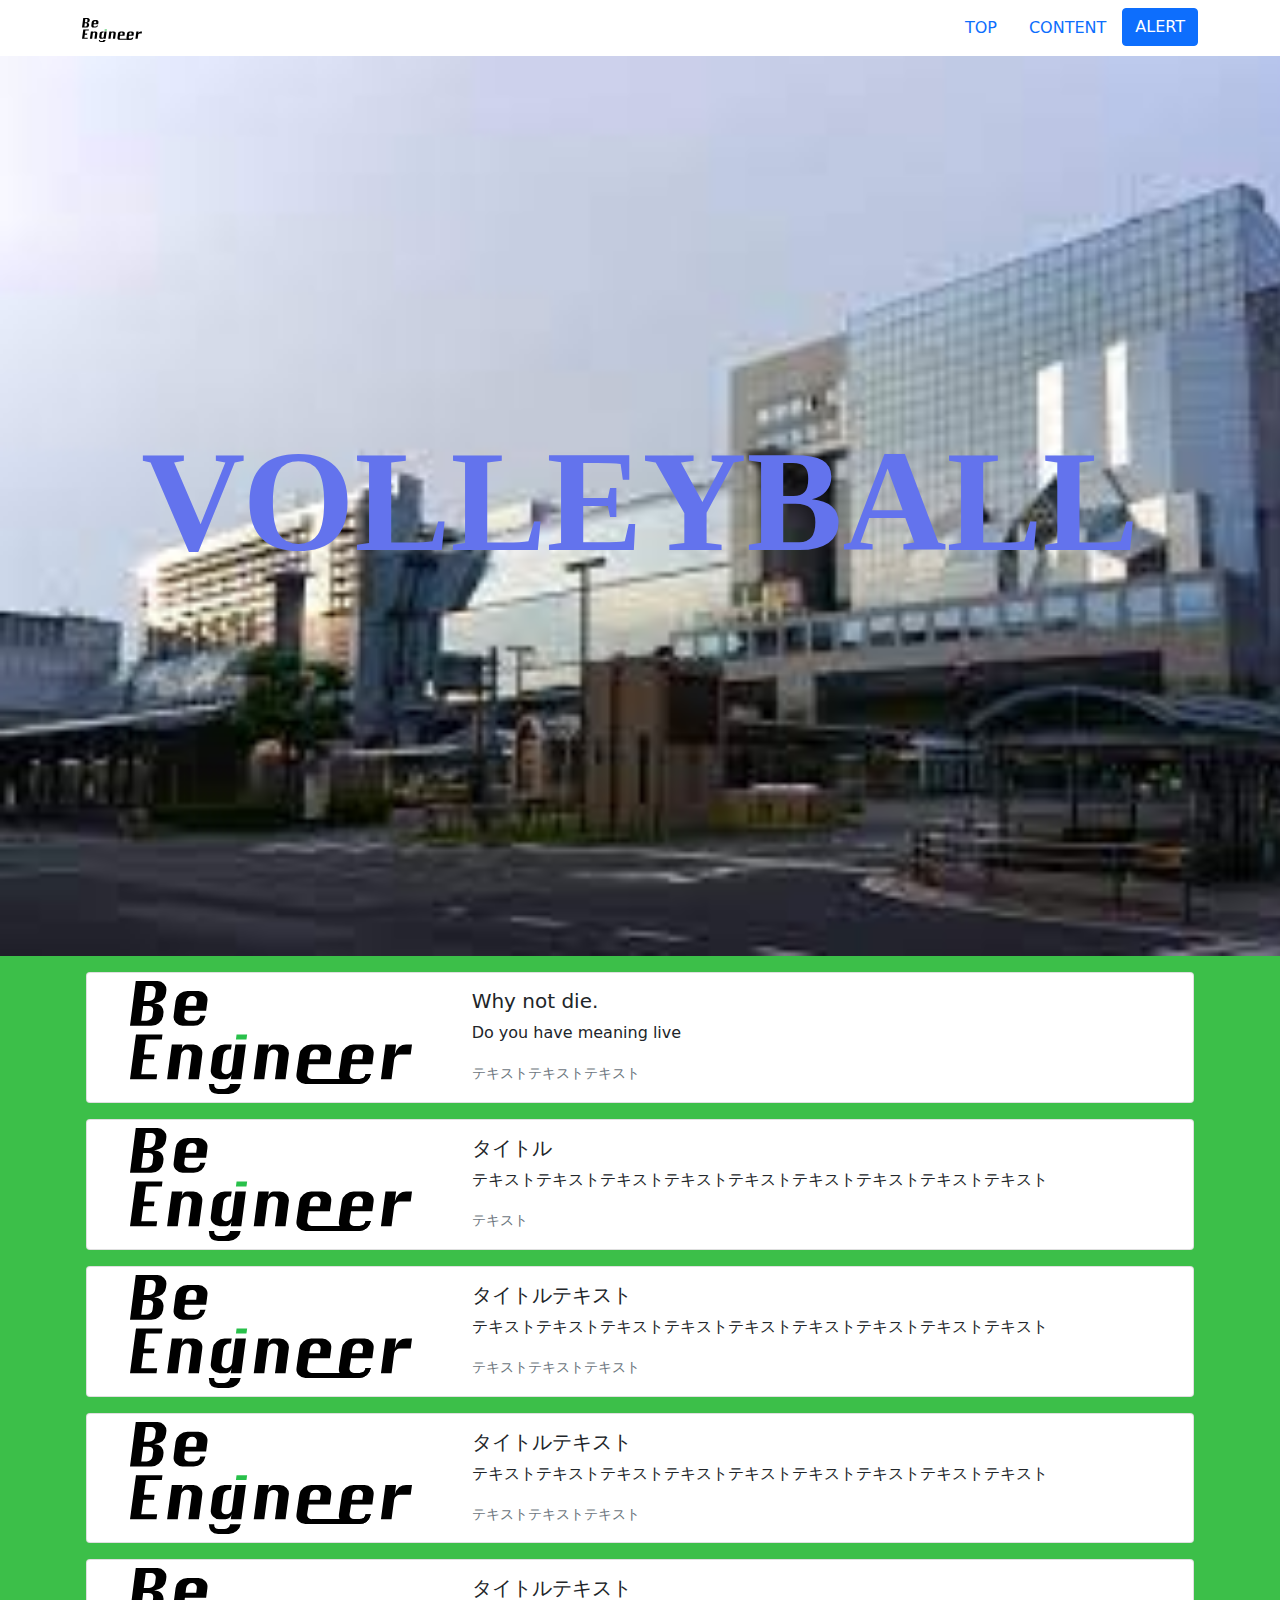
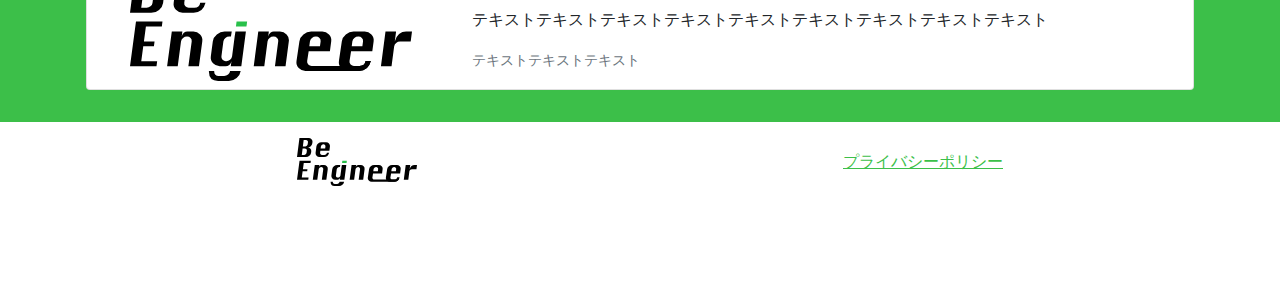
==== commit eb17b1c3: "0209renew" ====
--- a/public/index.html
+++ b/public/index.html
@@ -35,7 +35,7 @@
             <div class="container">
                 <div class="row">
                     <div class="col-12">
-                        <h1 id="title">detective conan
+                        <h1>VOLLEYBALL
                         </h1>
                     </div>
                 </div>
@@ -53,8 +53,8 @@
                           </div>
                           <div class="col-md-8">
                             <div class="card-body">
-                              <h5 class="card-title">タイトルテキスト</h5>
-                              <p class="card-text">テキストテキストテキストテキストテキストテキストテキストテキストテキスト</p>
+                              <h5 class="card-title">Why not die.</h5>
+                              <p class="card-text">Do you have meaning live</p>
                               <p class="card-text"><small class="text-muted">テキストテキストテキスト</small></p>
                             </div>
                           </div>
@@ -109,7 +109,23 @@
                         </div>
                       </div>
                 </div>
-
+                <div class="col-12 col-md-12 col-sm-12">
+                    <div class="card mb-3">
+                        <div class="row g-0">
+                          <div class="col-md-4" style="display: flex; align-items:center; justify-content: center; padding:0.5rem;">
+                            <img src="./images/logo.svg" alt="" width="80%">
+                          </div>
+                          <div class="col-md-8">
+                            <div class="card-body">
+                              <h5 class="card-title">タイトルテキスト</h5>
+                              <p class="card-text">テキストテキストテキストテキストテキストテキストテキストテキストテキスト</p>
+                              <p class="card-text"><small class="text-muted">テキストテキストテキスト</small></p>
+                            </div>
+                          </div>
+                        </div>
+                      </div>
+                </div>
+            </div>
         </div>
     </section>
     <footer class="my-footer">
--- a/public/css/style.css
+++ b/public/css/style.css
@@ -1,15 +1,14 @@
-@import url('https://fonts.googleapis.com/css2?family=Sacramento&display=swap');
-
 .navbar{
-    background-color:white;
+    background-color:rgb(255, 255, 255);
 }
 
 .top-section { 
     height: 100vh;
     width: 100vw;
-    background-image: url(https://websunday.net/wp-content/themes/cms202008/assets/img/websunday2019/conan100/img/chara_main_08.jpg);
+    background-image: url(../images/images03.jpeg);
     background-size: cover;
 }
+
 
 .top-content{
     display: flex;
@@ -21,15 +20,15 @@
 
 .top-content h1 {
     /* display: inline; */
-    font-size: 4em;
+    font-size: 9em;
     font-weight: bold;
-    font-family: 'Sacramento', cursive;
-    color: rgb(12, 6, 6);
+    font-family: "游明朝体", "Yu Mincho", YuMincho, serif;
+    color: rgb(99, 115, 237);
     text-align: center;
 }
 
 .content-section { 
-    background-color: #08050b;
+    background-color: #3cbf49;
 }
 
 .content-section .container { 
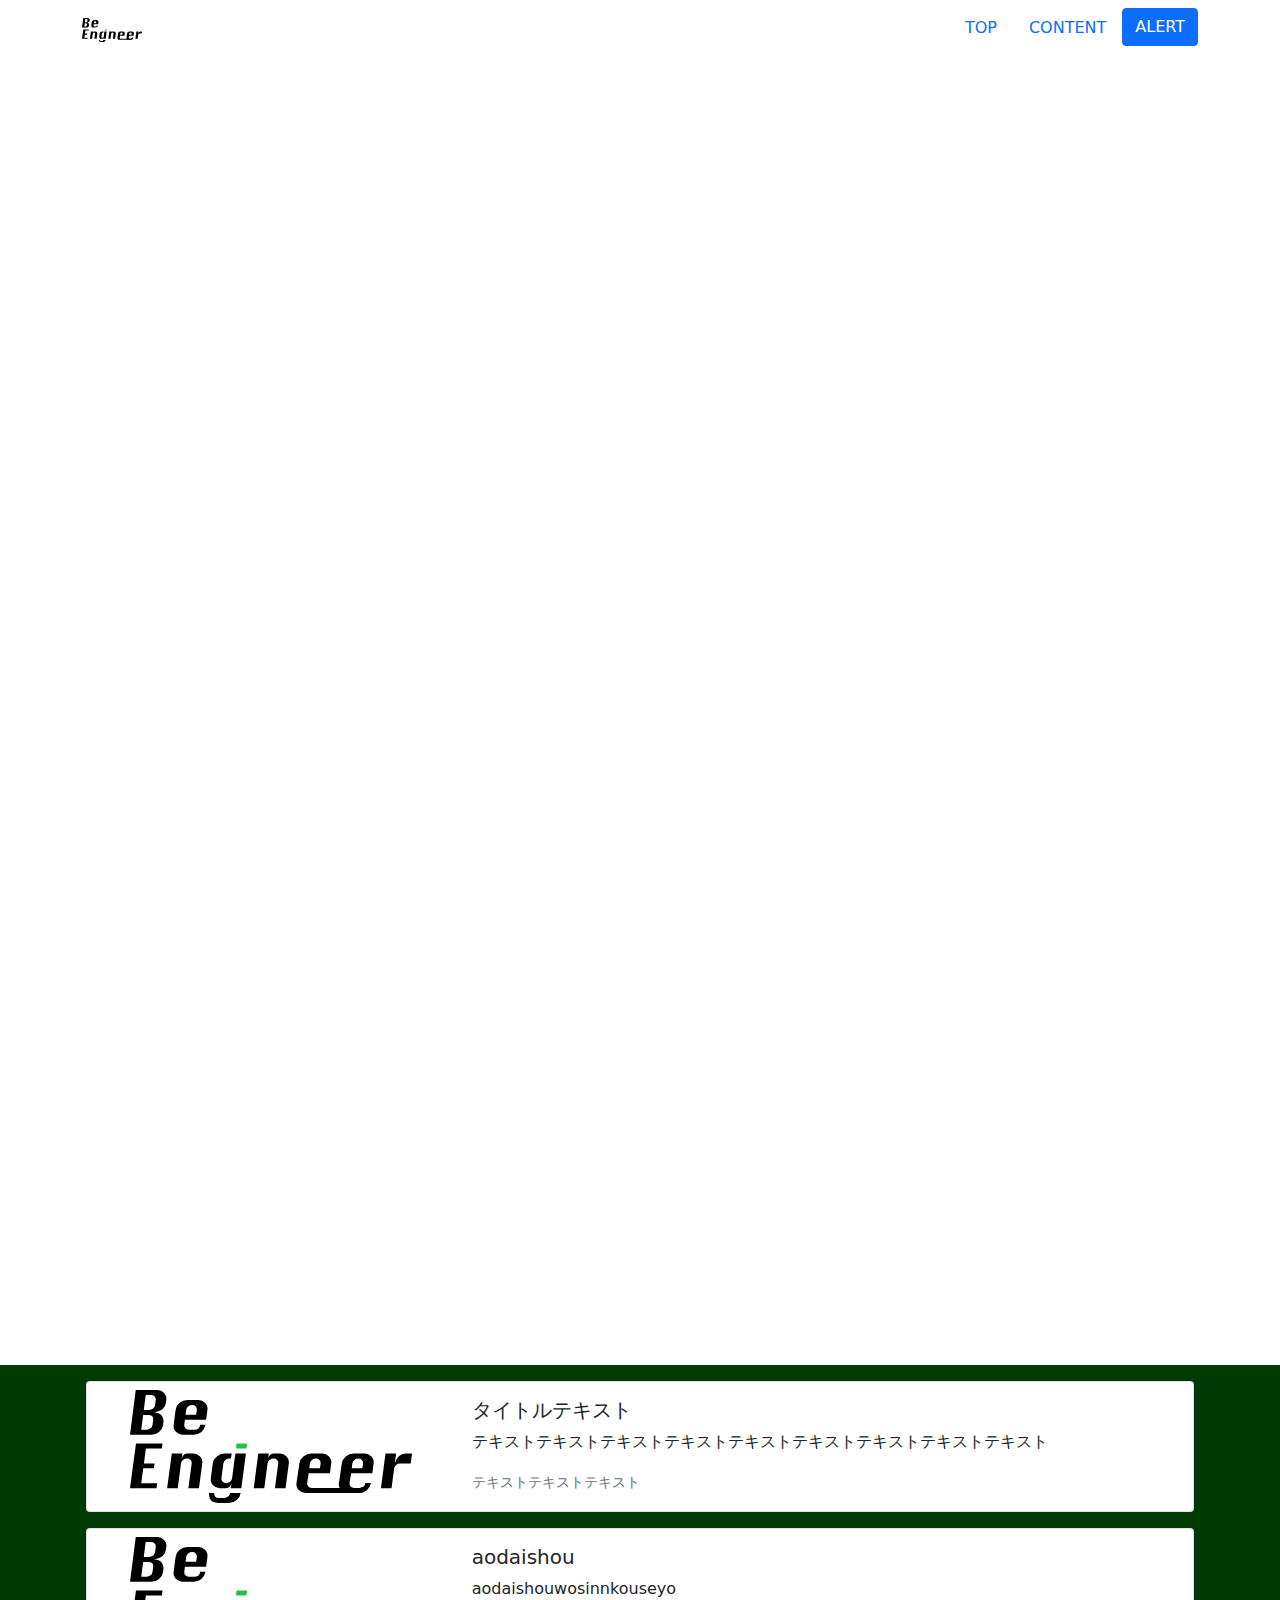
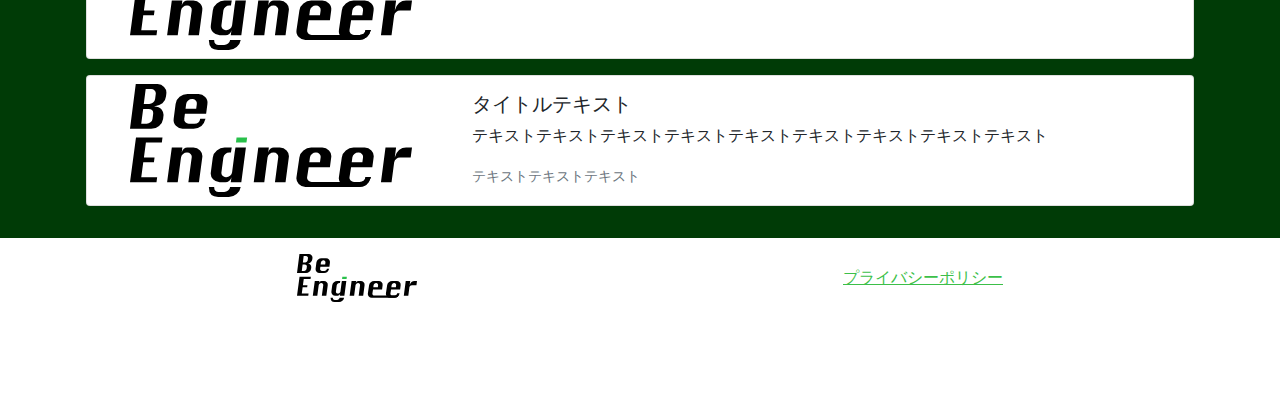
==== commit 0a5eb4f3: "0209renew" ====
--- a/public/index.html
+++ b/public/index.html
@@ -7,7 +7,7 @@
     <link rel="stylesheet" href="./libs/bootstrap.css">
     <link rel="stylesheet" href="./css/style.css">
     <link rel="stylesheet"href="https://unpkg.com/swiper@8/swiper-bundle.min.css"/>
-    <title>BeEngineer 説明・体験会</title>
+    <title>aodaishouwomederukai</title>
 </head>
 <body>
     <header>
@@ -35,48 +35,18 @@
             <div class="container">
                 <div class="row">
                     <div class="col-12">
-                        <h1>VOLLEYBALL
+                        <h1 id="title">Hello Japanese Rat Snakes
                         </h1>
                     </div>
                 </div>
             </div>
         </div>
     </section>
+    <iframe src="https://scratch.mit.edu/projects/357151763/embed" allowtransparency="true" width="485" height="402" frameborder="0" scrolling="no" allowfullscreen></iframe>
+    <iframe src="https://scratch.mit.edu/projects/389464290/embed" allowtransparency="true" width="485px" height="402px" frameborder="0" scrolling="no" allowfullscreen></iframe>
     <section class="content-section" id="CONTENT">
         <div class="container">
             <div class="row">
-                <div class="col-12 col-md-12 col-sm-12">
-                    <div class="card mb-3">
-                        <div class="row g-0">
-                          <div class="col-md-4" style="display: flex; align-items:center; justify-content: center; padding:0.5rem;">
-                            <img src="./images/logo.svg" alt="" width="80%">
-                          </div>
-                          <div class="col-md-8">
-                            <div class="card-body">
-                              <h5 class="card-title">Why not die.</h5>
-                              <p class="card-text">Do you have meaning live</p>
-                              <p class="card-text"><small class="text-muted">テキストテキストテキスト</small></p>
-                            </div>
-                          </div>
-                        </div>
-                      </div>
-                </div>
-                <div class="col-12 col-md-12 col-sm-12">
-                    <div class="card mb-3">
-                        <div class="row g-0">
-                          <div class="col-md-4" style="display: flex; align-items:center; justify-content: center; padding:0.5rem;">
-                            <img src="./images/logo.svg" alt="" width="80%">
-                          </div>
-                          <div class="col-md-8">
-                            <div class="card-body">
-                              <h5 class="card-title">タイトル</h5>
-                              <p class="card-text">テキストテキストテキストテキストテキストテキストテキストテキストテキスト</p>
-                              <p class="card-text"><small class="text-muted">テキスト</small></p>
-                            </div>
-                          </div>
-                        </div>
-                      </div>
-                </div>
                 <div class="col-12 col-md-12 col-sm-12">
                     <div class="card mb-3">
                         <div class="row g-0">
@@ -101,9 +71,9 @@
                           </div>
                           <div class="col-md-8">
                             <div class="card-body">
-                              <h5 class="card-title">タイトルテキスト</h5>
-                              <p class="card-text">テキストテキストテキストテキストテキストテキストテキストテキストテキスト</p>
-                              <p class="card-text"><small class="text-muted">テキストテキストテキスト</small></p>
+                              <h5 class="card-title">aodaishou</h5>
+                              <p class="card-text">aodaishouwosinnkouseyo</p>
+                              <p class="card-text"><small class="text-muted"></small></p>
                             </div>
                           </div>
                         </div>
@@ -142,10 +112,4 @@
                     <u><a class="privacy-policy-link">プライバシーポリシー</a></u>
                 </div>
             </div>
-        </div>
-    </footer>
-    <!-- <script src="https://unpkg.com/swiper@8/swiper-bundle.min.js"></script> -->
-    <script src="./libs/bootstrap.js"></script>
-    <script src="./js/main.js"></script>
-</body>
 </html>--- a/public/css/style.css
+++ b/public/css/style.css
@@ -1,11 +1,11 @@
 .navbar{
-    background-color:rgb(255, 255, 255);
+    background-color:white;
 }
 
 .top-section { 
     height: 100vh;
     width: 100vw;
-    background-image: url(../images/images03.jpeg);
+    background-image: url(https://upload.wikimedia.org/wikipedia/commons/3/31/%27Elaphe_climacophora_in_Yokohama.jpg);
     background-size: cover;
 }
 
@@ -20,15 +20,15 @@
 
 .top-content h1 {
     /* display: inline; */
-    font-size: 9em;
+    font-size: 4em;
     font-weight: bold;
     font-family: "游明朝体", "Yu Mincho", YuMincho, serif;
-    color: rgb(99, 115, 237);
+    color: rgb(255, 255, 255);
     text-align: center;
 }
 
 .content-section { 
-    background-color: #3cbf49;
+    background-color: #003b06;
 }
 
 .content-section .container { 
